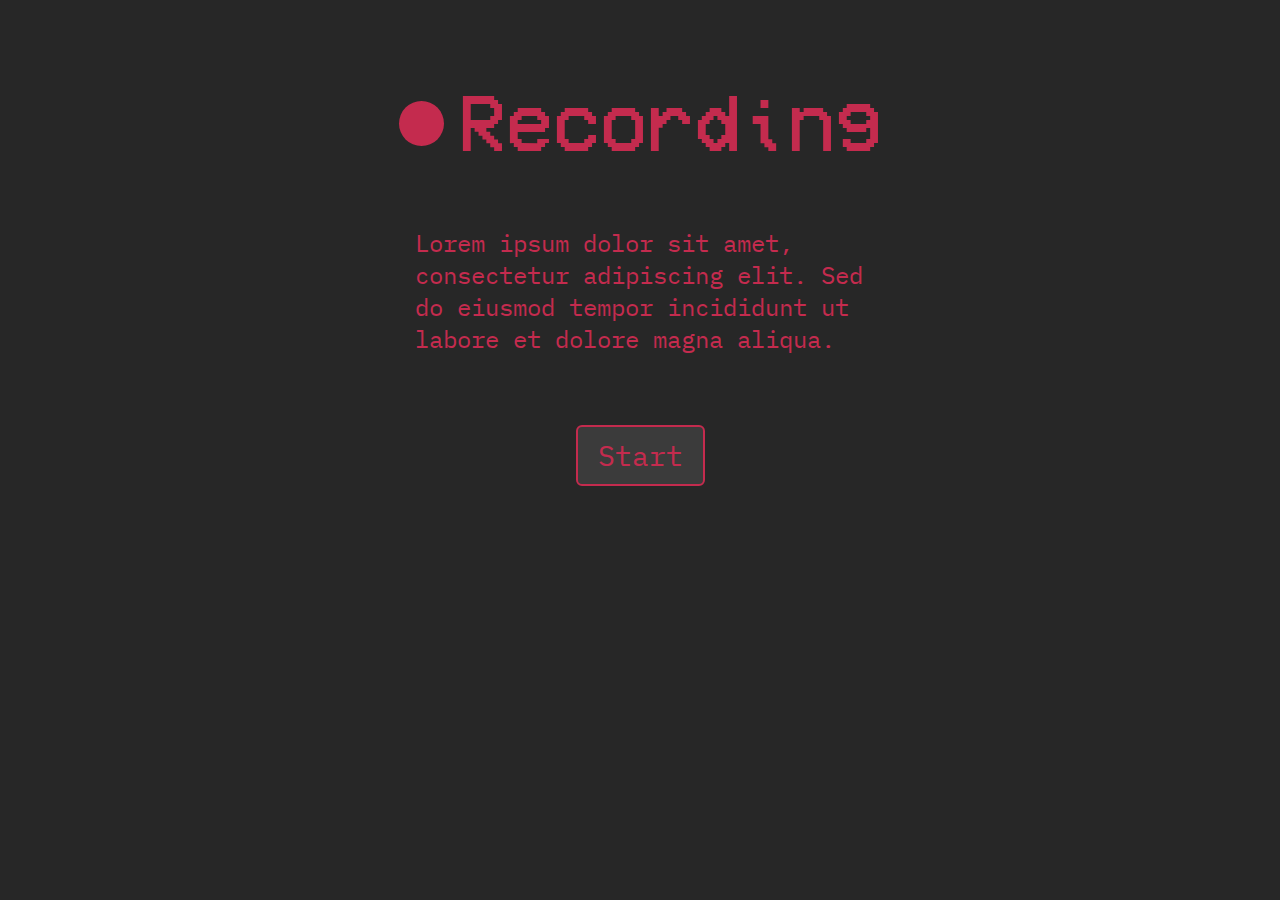
==== index.html @ 7b2234f9 "everything initial" ====
<!DOCTYPE html>
<html>
    <head>
        <meta charset="utf-8">
        <meta http-equiv="X-UA-Compatible" content="IE=edge">
        <title></title>
        <meta name="description" content="">
        <meta name="viewport" content="width=device-width, initial-scale=1">

        <link rel="stylesheet" href="style.css">

    </head>
    <body>

        <div id="whiteFlash"></div>
        <img id="cameraOverlay" src="./static/images/camera.png">

        <div class="headerContainer" id="landingHeaderContainer">
            <div class="dot"></div>
            <h1 id="landingHeader">Recording</h1>
        </div>  

        <div id="landingContent">
            <p>Lorem ipsum dolor sit amet, consectetur adipiscing elit. Sed do eiusmod tempor incididunt ut labore et dolore magna aliqua.</p>
            <button id="startButton" onclick="whiteFlash()">
                Start
            </button>
        </div>
        
        <script src="index.js" async defer></script>
    </body>
</html>
---- style.css ----
@import url('https://fonts.googleapis.com/css2?family=IBM+Plex+Mono:ital,wght@0,100;0,200;0,300;0,400;0,500;0,600;0,700;1,100;1,200;1,300;1,400;1,500;1,600;1,700&family=Prompt:ital,wght@0,100;0,200;0,300;0,400;0,500;0,600;0,700;0,800;0,900;1,100;1,200;1,300;1,400;1,500;1,600;1,700;1,800;1,900&family=Rubik+Spray+Paint&display=swap');

@font-face {
    font-family: 'cctv';
    src: url('./cctv.ttf');
}

/* GLOBAL RULES */

*{
    margin: 0;
    padding: 0;
    font-family: "IBM Plex Mono", monospace;
    font-weight: 400;
    font-style: normal;
}

body{
    background-color: #272727;
    color: #c42b4e
}

.dot{
    aspect-ratio: 1;
    border-radius: 50%;
    display: inline-block;
}

.headerContainer{
    width: 100%;
    display: flex;
    align-items: center;
    justify-content: center;
}

/* INDEX.HTML STYLES */

#landingHeader{
    font-family: "cctv";
    font-weight: 200;
    color: #c42b4e;
    font-size: 80px;
}

#landingHeaderContainer{
    margin-top: 80px;
}

#landingHeaderContainer > .dot{
    background-color: #c42b4e;
    height: 45px;
    margin-right: 15px;
}

#whiteFlash{
    position: fixed;
    top: 0;
    left: 0;
    width: 100%;
    height: 100%;
    background-color: #fff;
    opacity: 0;
    transition: 0.1s;
    z-index: 2;
    display: none;
}

#landingContent{
    width: calc(100% - 20%);
    padding: 0 10%;
    display: flex;
    flex-direction: column;
    align-items: center;
    justify-content: center;
    margin-top: 60px;
}

#landingContent > p{
    max-width: 450px;
    font-size: 24px;
}

#landingContent > button{
    padding: 10px 20px;
    margin-top: 70px;
    border: 2px solid #c42b4e;
    border-radius: 6px;
    background-color: #3b3b3b;
    color: #c42b4e;
    font-size: 28px;
    transition: 0.2s;
    position: relative;
    z-index: 1;
}

#landingContent > button:hover{
    background-color: #282828;
    border-radius: 12px;
    cursor: pointer;
}

#cameraOverlay{
    position: fixed;
    top: 0;
    left: 0;
    width: 100vw;
    height: 100vh;
    z-index: 1;
    opacity: 0;
    transition: 0.2s;
    display: none;
}

#landingContent > button:hover > #cameraOverlay{
    display: inline-block;
    opacity: 1;
}

/* GAME.HTML STYLES */

#gameHeader{
    font-family: "cctv";
    font-weight: 200;
    color: #c42b4e;
    font-size: 54px;
}

#gameHeaderContainer{
    margin-top: 50px;
}

#gameHeaderContainer > .dot{
    background-color: #c42b4e;
    height: 31px;
    margin-right: 15px;
}

#gameContainer{
    width: calc(100% - 2px);
    border: 1px solid white;
    margin-top: 60px;
}
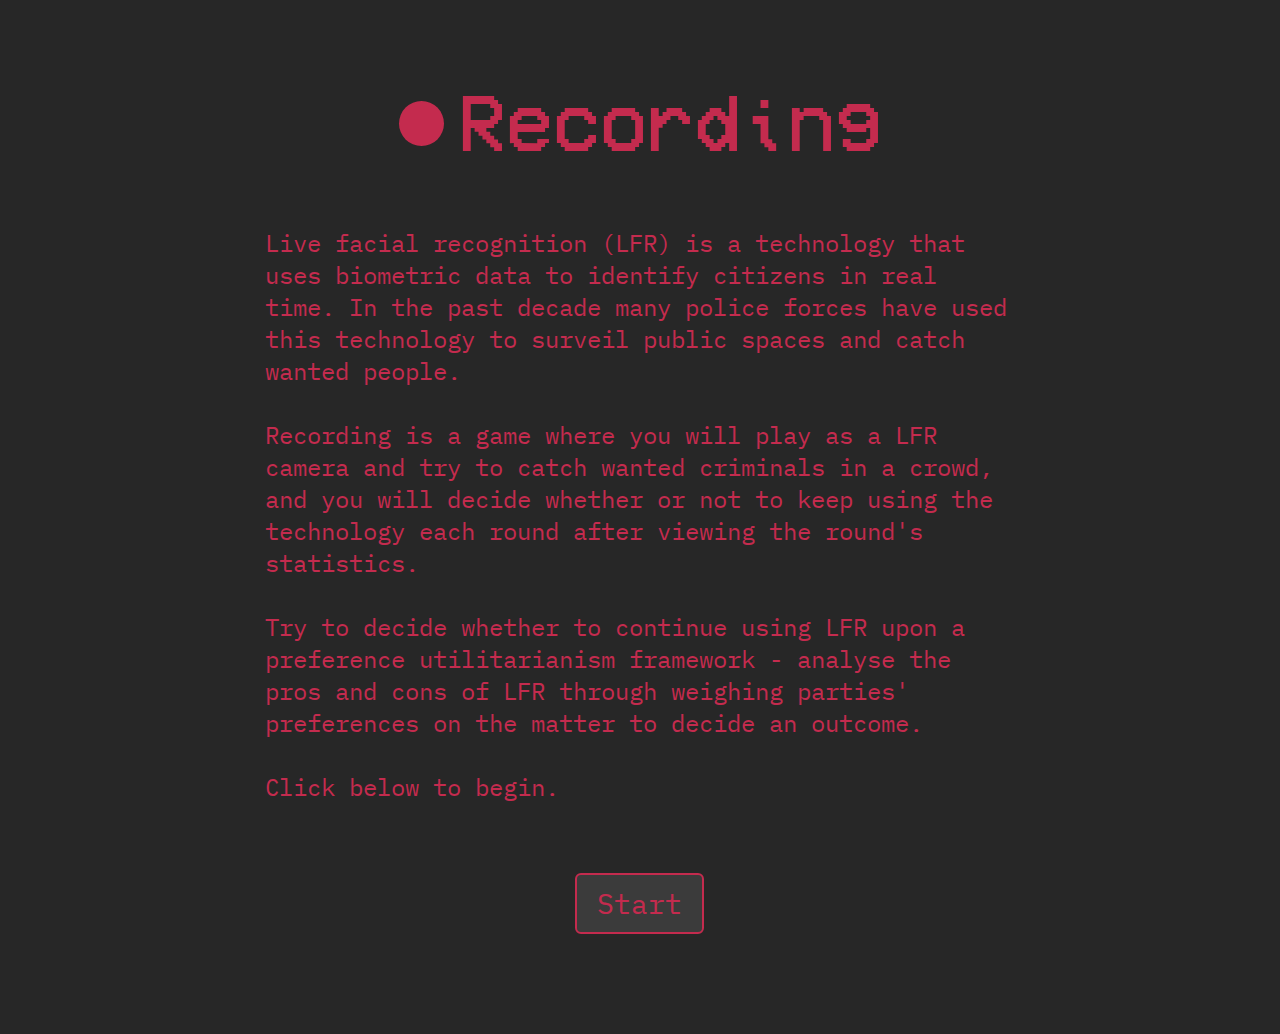
==== commit b45c1f64: "so much" ====
--- a/index.html
+++ b/index.html
@@ -21,7 +21,7 @@
         </div>  
 
         <div id="landingContent">
-            <p>Lorem ipsum dolor sit amet, consectetur adipiscing elit. Sed do eiusmod tempor incididunt ut labore et dolore magna aliqua.</p>
+            <p>Live facial recognition (LFR) is a technology that uses biometric data to identify citizens in real time. In the past decade many police forces have used this technology to surveil public spaces and catch wanted people.<br><br>Recording is a game where you will play as a LFR camera and try to catch wanted criminals in a crowd, and you will decide whether or not to keep using the technology each round after viewing the round's statistics.<br><br>Try to decide whether to continue using LFR upon a preference utilitarianism framework - analyse the pros and cons of LFR through weighing parties' preferences on the matter to decide an outcome.<br><br>Click below to begin.</p>
             <button id="startButton" onclick="whiteFlash()">
                 Start
             </button>
--- a/style.css
+++ b/style.css
@@ -2,7 +2,7 @@
 
 @font-face {
     font-family: 'cctv';
-    src: url('./cctv.ttf');
+    src: url('./static/fonts/cctv.ttf');
 }
 
 /* GLOBAL RULES */
@@ -43,7 +43,7 @@
 }
 
 #landingHeaderContainer{
-    margin-top: 80px;
+    padding-top: 80px;
 }
 
 #landingHeaderContainer > .dot{
@@ -66,8 +66,8 @@
 }
 
 #landingContent{
-    width: calc(100% - 20%);
-    padding: 0 10%;
+    width: calc(100% - 28%);
+    padding: 0 14%;
     display: flex;
     flex-direction: column;
     align-items: center;
@@ -76,9 +76,25 @@
 }
 
 #landingContent > p{
-    max-width: 450px;
+    max-width: 750px;
     font-size: 24px;
 }
+
+@media only screen and (max-width: 735px) {
+    #landingContent > p{
+        max-width: 750px;
+        font-size: 18px;
+    }
+
+    #landingContent > p:after {
+        content: ' Sorry, you cannot play this game on mobile devices.';
+    }
+
+    #landingContent > button{
+        display: none;
+    }
+}
+
 
 #landingContent > button{
     padding: 10px 20px;
@@ -91,6 +107,7 @@
     transition: 0.2s;
     position: relative;
     z-index: 1;
+    margin-bottom: 100px;
 }
 
 #landingContent > button:hover{
@@ -126,7 +143,7 @@
 }
 
 #gameHeaderContainer{
-    margin-top: 50px;
+    padding-top: 50px;
 }
 
 #gameHeaderContainer > .dot{
@@ -139,4 +156,14 @@
     width: calc(100% - 2px);
     border: 1px solid white;
     margin-top: 60px;
+    display: flex;
+    flex-direction: column;
+    align-items: center;
+    justify-content: center;
+}
+
+#gameCanvas{
+    /* border: 1px solid #c42b4e;
+    width: 70%;
+    aspect-ratio: 16/10;  */
 }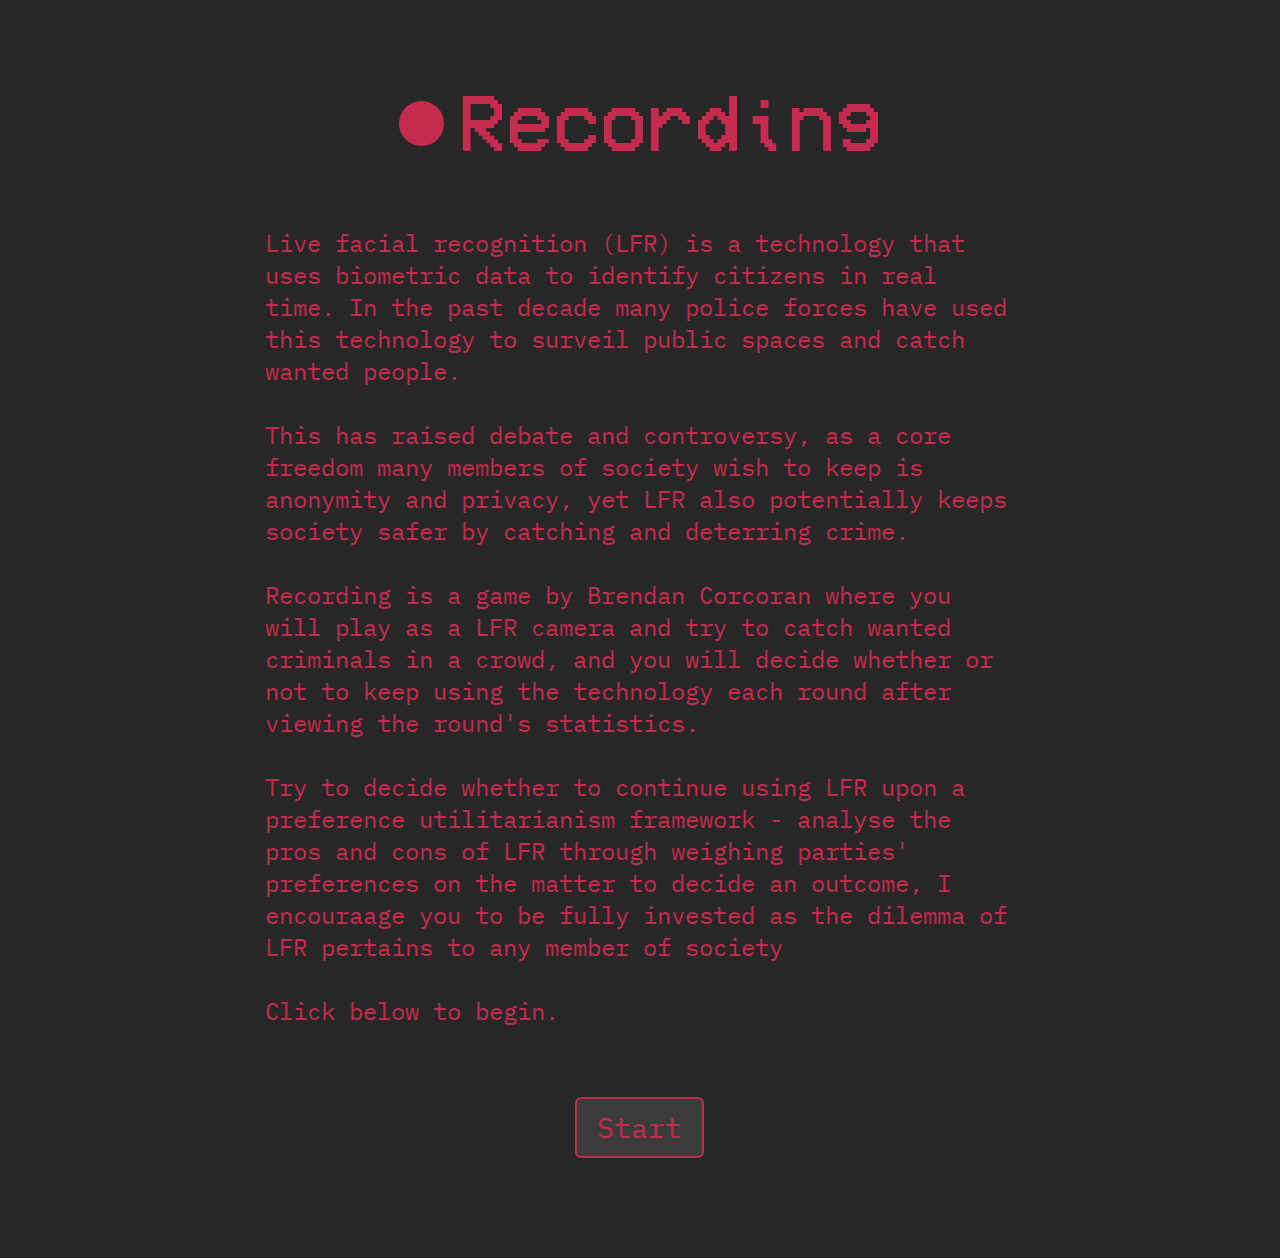
==== commit af88ad9a: "name" ====
--- a/index.html
+++ b/index.html
@@ -21,7 +21,7 @@
         </div>  
 
         <div id="landingContent">
-            <p>Live facial recognition (LFR) is a technology that uses biometric data to identify citizens in real time. In the past decade many police forces have used this technology to surveil public spaces and catch wanted people.<br><br>Recording is a game where you will play as a LFR camera and try to catch wanted criminals in a crowd, and you will decide whether or not to keep using the technology each round after viewing the round's statistics.<br><br>Try to decide whether to continue using LFR upon a preference utilitarianism framework - analyse the pros and cons of LFR through weighing parties' preferences on the matter to decide an outcome.<br><br>Click below to begin.</p>
+            <p>Live facial recognition (LFR) is a technology that uses biometric data to identify citizens in real time. In the past decade many police forces have used this technology to surveil public spaces and catch wanted people.<br><br>This has raised debate and controversy, as a core freedom many members of society wish to keep is anonymity and privacy, yet LFR also potentially keeps society safer by catching and deterring crime.<br><br>Recording is a game by Brendan Corcoran where you will play as a LFR camera and try to catch wanted criminals in a crowd, and you will decide whether or not to keep using the technology each round after viewing the round's statistics.<br><br>Try to decide whether to continue using LFR upon a preference utilitarianism framework - analyse the pros and cons of LFR through weighing parties' preferences on the matter to decide an outcome, I encouraage you to be fully invested as the dilemma of LFR pertains to any member of society<br><br>Click below to begin.</p>
             <button id="startButton" onclick="whiteFlash()">
                 Start
             </button>
